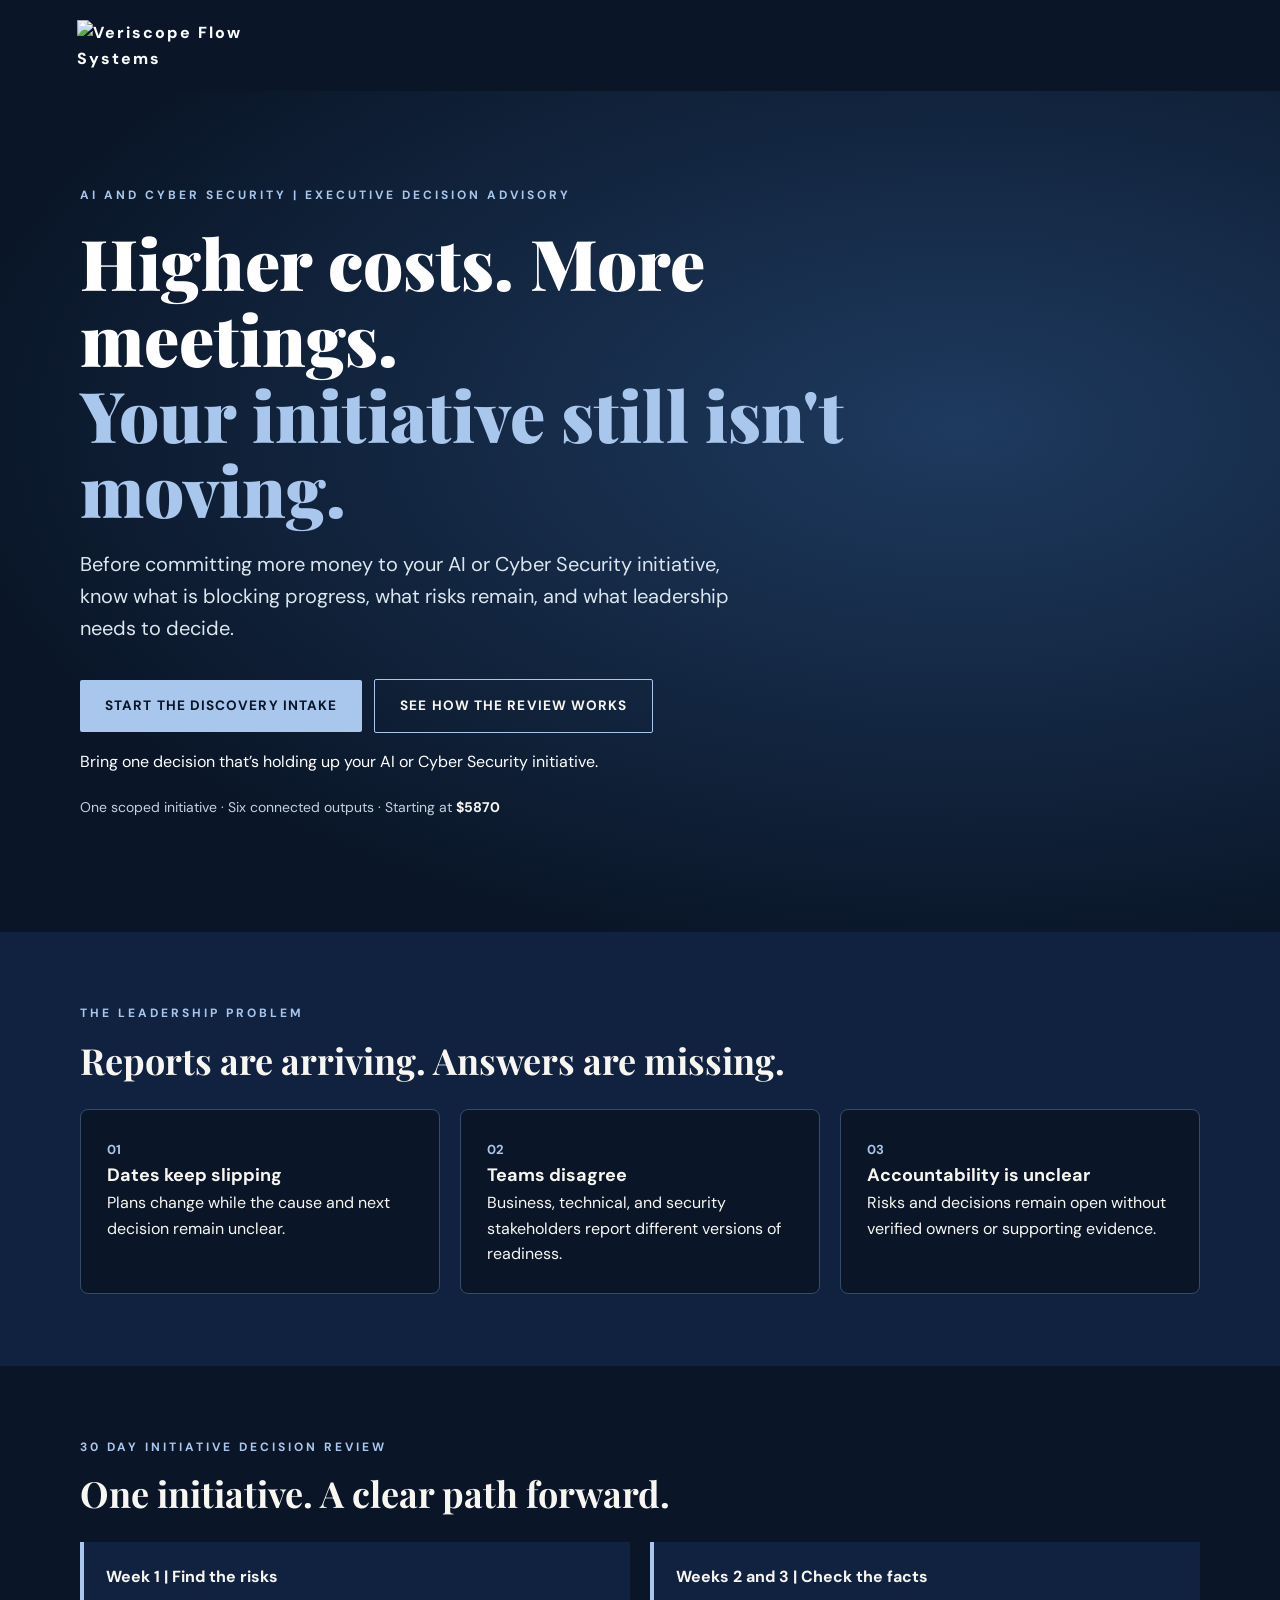
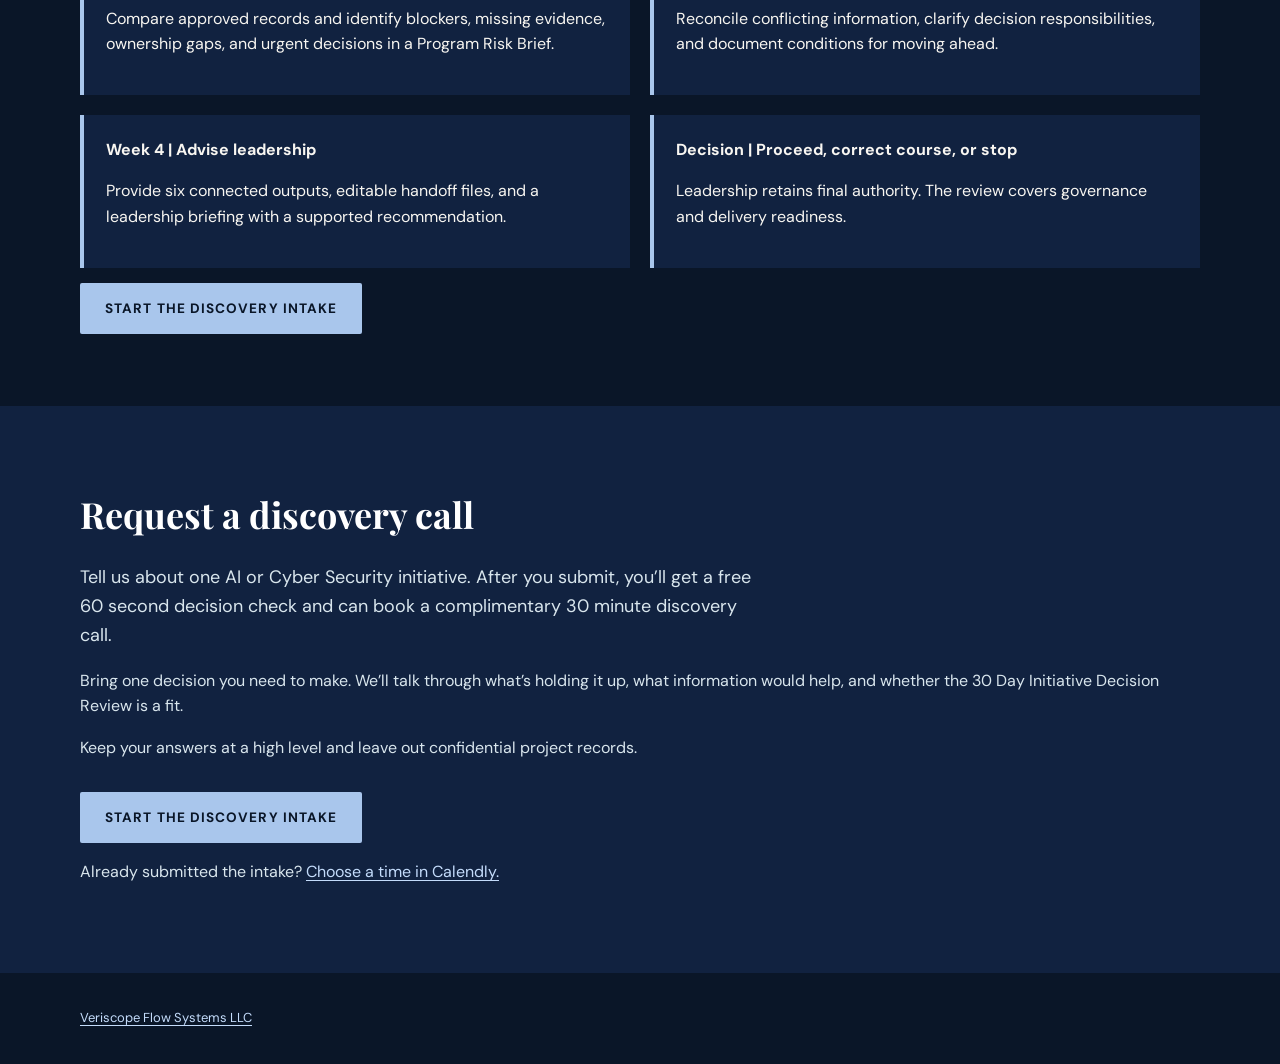
==== discovery/index.html @ 8c8700fa "Publish the Veriscope discovery funnel with live intake and booking links" ====
<!doctype html><html lang="en"><meta charset="utf-8"><meta name="viewport" content="width=device-width,initial-scale=1"><title>30 Day Initiative Decision Review | Veriscope Flow Systems</title><link href="https://fonts.googleapis.com/css2?family=Playfair+Display:wght@400;700;900&amp;family=DM+Sans:wght@300;400;500;700&amp;display=swap" rel="stylesheet"><style>:root{--navy:#102d48;--gold:#bb9455;--silver:#dce4eb;--ink:#17344a}*{box-sizing:border-box}body{margin:0;background:#f5f7fa;color:var(--ink);font:16px/1.6 Arial,sans-serif}header{background:#0b2035;color:white;padding:20px 6%;display:flex;justify-content:space-between;align-items:center;gap:15px;flex-wrap:wrap}.brand{font-weight:800;letter-spacing:2px}.brand small{display:block;letter-spacing:4px;font-size:10px;color:#c8d2db}.pill{border:1px solid #7e92a3;border-radius:50px;padding:5px 15px;font-size:12px}.hero{background:linear-gradient(125deg,#0b2035,#1b4462);color:white;padding:95px 6% 100px}.wrap{max-width:1120px;margin:auto}.eyebrow{color:#dfba7c;text-transform:uppercase;letter-spacing:3px;font-size:12px;font-weight:bold}h1{font:700 clamp(38px,6vw,70px)/1.08 Georgia,serif;max-width:850px;margin:20px 0}h2{font:700 36px Georgia,serif;margin:12px 0 25px}p.lead{font-size:20px;max-width:690px;color:#dce6ef}.btn{display:inline-block;background:#d0a66a;color:#142d41;padding:15px 25px;border-radius:4px;font-weight:bold;text-decoration:none;margin-top:15px}.btn.secondary{background:transparent;color:white;border:1px solid #d0a66a;margin-left:12px}section{padding:72px 6%}.light{background:white}.grid{display:grid;grid-template-columns:repeat(3,1fr);gap:20px}.tile{background:white;padding:26px;border:1px solid #dce4eb;border-radius:8px}.tile b{display:block;font-size:18px}.num{color:#a0783c;font-weight:bold;font-size:13px}.band{background:#123650;color:white}.band p{color:#d9e6ed}.flow{display:flex;gap:8px;align-items:stretch;overflow-x:auto;padding:18px 0}.node{flex:1;min-width:140px;background:white;border:1px solid #cbd8e2;border-top:4px solid #bb9455;border-radius:6px;padding:18px;text-align:center;font-size:14px}.node strong{display:block;margin-bottom:6px}.arrow{align-self:center;color:#a0783c;font-size:24px}.fork{display:grid;grid-template-columns:1fr 1fr;gap:20px;margin-top:20px}.fork .tile{background:#f6f8fa}.steps{display:grid;grid-template-columns:repeat(2,1fr);gap:20px}.step{background:#f6f8fa;border-left:4px solid #bb9455;padding:22px}.footer{background:#0b2035;color:#c6d5e0;padding:35px 6%;font-size:13px}.note{font-size:13px;color:#667889}.preview{border:1px solid #cad7e0;border-radius:8px;overflow:hidden}.preview .top{background:#e8eef2;padding:12px 18px;font-size:13px}.preview .body{padding:28px;background:white}.field{border:1px solid #d5dfe7;padding:12px;margin:12px 0;color:#667889;border-radius:4px}.status{font-size:12px;background:#fff6e7;padding:8px 12px;display:inline-block;color:#705225;border-radius:4px}@media(max-width:750px){.grid,.steps,.fork{grid-template-columns:1fr}.hero{padding:65px 6%}.btn.secondary{margin-left:0}.flow{flex-direction:column}.arrow{transform:rotate(90deg)}.node{min-width:0}} 
:root{--navy:#0a1628;--gold:#a9c6ec;--silver:#c5d1df;--ink:#f8f6f1}
body{background:#0a1628;color:#f8f6f1;font-family:'DM Sans',sans-serif}
header,.footer{background:#0a1628}.hero{background:radial-gradient(ellipse at 75% 40%,#1e3a5f,#0a1628 75%)}
h1,h2{font-family:'Playfair Display',serif}h1{font-weight:900}.hero h1 span{color:#a9c6ec!important}
.eyebrow,.num,.arrow{color:#a9c6ec}.btn{background:#a9c6ec;color:#0a1628;border-radius:2px;font-size:.85rem;letter-spacing:.08em;text-transform:uppercase}.btn:hover{background:#c5d1df}.btn.secondary{border-color:#a9c6ec;color:#f8f6f1}
.light,.band{background:#112240}.tile,.step,.node,.fork .tile{background:#112240;border-color:#344c69;color:#f8f6f1}.light .tile,.light .node,.light .fork .tile{background:#0a1628}.step,.node{border-left-color:#a9c6ec;border-top-color:#a9c6ec}.note{color:#a9b9cc}.preview .note{color:#52677d}.status{background:#e4edf9;color:#17344a}.brand img{display:block;max-width:100%;height:auto}.preview .top{background:#c5d1df}

html{scroll-behavior:smooth}main{display:block}.cta-row{display:flex;align-items:center;gap:12px;flex-wrap:wrap}.cta-row .btn.secondary{margin-left:0}
.btn:focus-visible,a:focus-visible{outline:3px solid #fff;outline-offset:5px}
#qualification a:not(.btn),.footer a{color:#c4dcfb;text-underline-offset:3px}
#qualification .lead{font-size:18px}.offer-meta{font-size:14px;color:#c5d1df;margin-top:22px}
.price{white-space:nowrap;font-weight:700;color:#f8f6f1}
@media(prefers-reduced-motion:reduce){html{scroll-behavior:auto}}
.btn{min-height:44px}
@media(max-width:600px){.hero{padding:52px 6%}section{padding:48px 6%}.cta-row{align-items:stretch;flex-direction:column}.cta-row .btn{margin-top:0}.btn{text-align:center}}
</style>
<header><div class="brand"><img alt="Veriscope Flow Systems" src="https://veriscopeflowsystems.com/assets/Veriscope_Logo_White_Transparent.png" width="232"></div></header>
<main>
<div class="hero"><div class="wrap"><div class="eyebrow">AI and Cyber Security | Executive Decision Advisory</div><h1>Higher costs. More meetings.<br><span style="color:#dfba7c">Your initiative still isn't moving.</span></h1><p class="lead">Before committing more money to your AI or Cyber Security initiative, know what is blocking progress, what risks remain, and what leadership needs to decide.</p><div class="cta-row"><a class="btn" href="https://form.typeform.com/to/XWWmt9W0">Start the discovery intake</a><a class="btn secondary" href="#method">See How the Review Works</a></div><p>Bring one decision that’s holding up your AI or Cyber Security initiative.</p><p class="offer-meta">One scoped initiative · Six connected outputs · Starting at <span class="price">$5870</span></p></div></div>
<section class="light"><div class="wrap"><div class="eyebrow">The leadership problem</div><h2>Reports are arriving. Answers are missing.</h2><div class="grid"><div class="tile"><span class="num">01</span><b>Dates keep slipping</b>Plans change while the cause and next decision remain unclear.</div><div class="tile"><span class="num">02</span><b>Teams disagree</b>Business, technical, and security stakeholders report different versions of readiness.</div><div class="tile"><span class="num">03</span><b>Accountability is unclear</b>Risks and decisions remain open without verified owners or supporting evidence.</div></div></div></section>
<section id="method"><div class="wrap"><div class="eyebrow">30 Day Initiative Decision Review</div><h2>One initiative. A clear path forward.</h2><div class="steps"><div class="step"><b>Week 1 | Find the risks</b><p>Compare approved records and identify blockers, missing evidence, ownership gaps, and urgent decisions in a Program Risk Brief.</p></div><div class="step"><b>Weeks 2 and 3 | Check the facts</b><p>Reconcile conflicting information, clarify decision responsibilities, and document conditions for moving ahead.</p></div><div class="step"><b>Week 4 | Advise leadership</b><p>Provide six connected outputs, editable handoff files, and a leadership briefing with a supported recommendation.</p></div><div class="step"><b>Decision | Proceed, correct course, or stop</b><p>Leadership retains final authority. The review covers governance and delivery readiness.</p></div></div><a class="btn" href="https://form.typeform.com/to/XWWmt9W0">Start the discovery intake</a></div></section>

<section class="band" id="qualification">
  <div class="wrap">
    <h2>Request a discovery call</h2>
    <p class="lead">Tell us about one AI or Cyber Security initiative. After you submit, you’ll get a free 60 second decision check and can book a complimentary 30 minute discovery call.</p>
    <p>Bring one decision you need to make. We’ll talk through what’s holding it up, what information would help, and whether the 30 Day Initiative Decision Review is a fit.</p>
    <p>Keep your answers at a high level and leave out confidential project records.</p>
    <a class="btn" href="https://form.typeform.com/to/XWWmt9W0">Start the discovery intake</a>
    <p>Already submitted the intake? <a href="https://calendly.com/cfowler-itexec/30min">Choose a time in Calendly.</a></p>
  </div>
</section>
</main>
<footer class="footer">
  <div class="wrap"><a href="https://veriscopeflowsystems.com/">Veriscope Flow Systems LLC</a></div>
</footer>
</html>
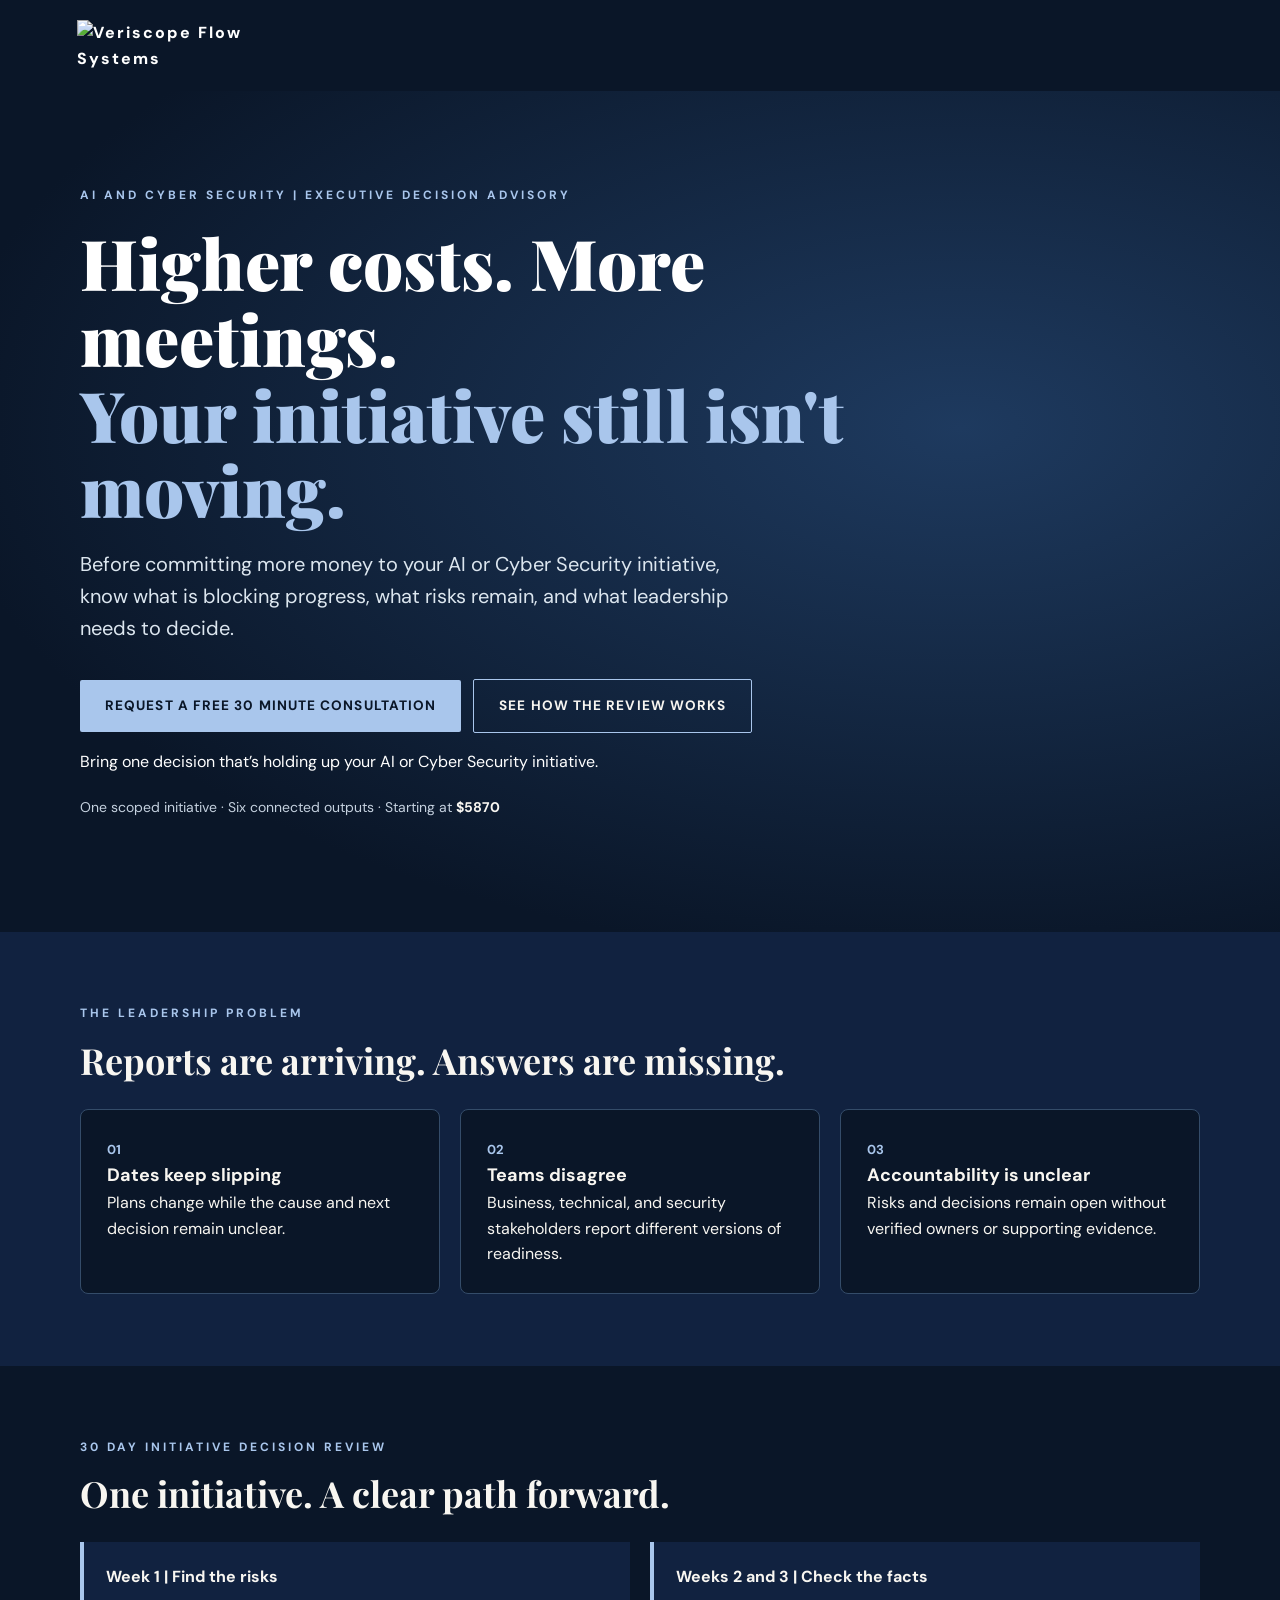
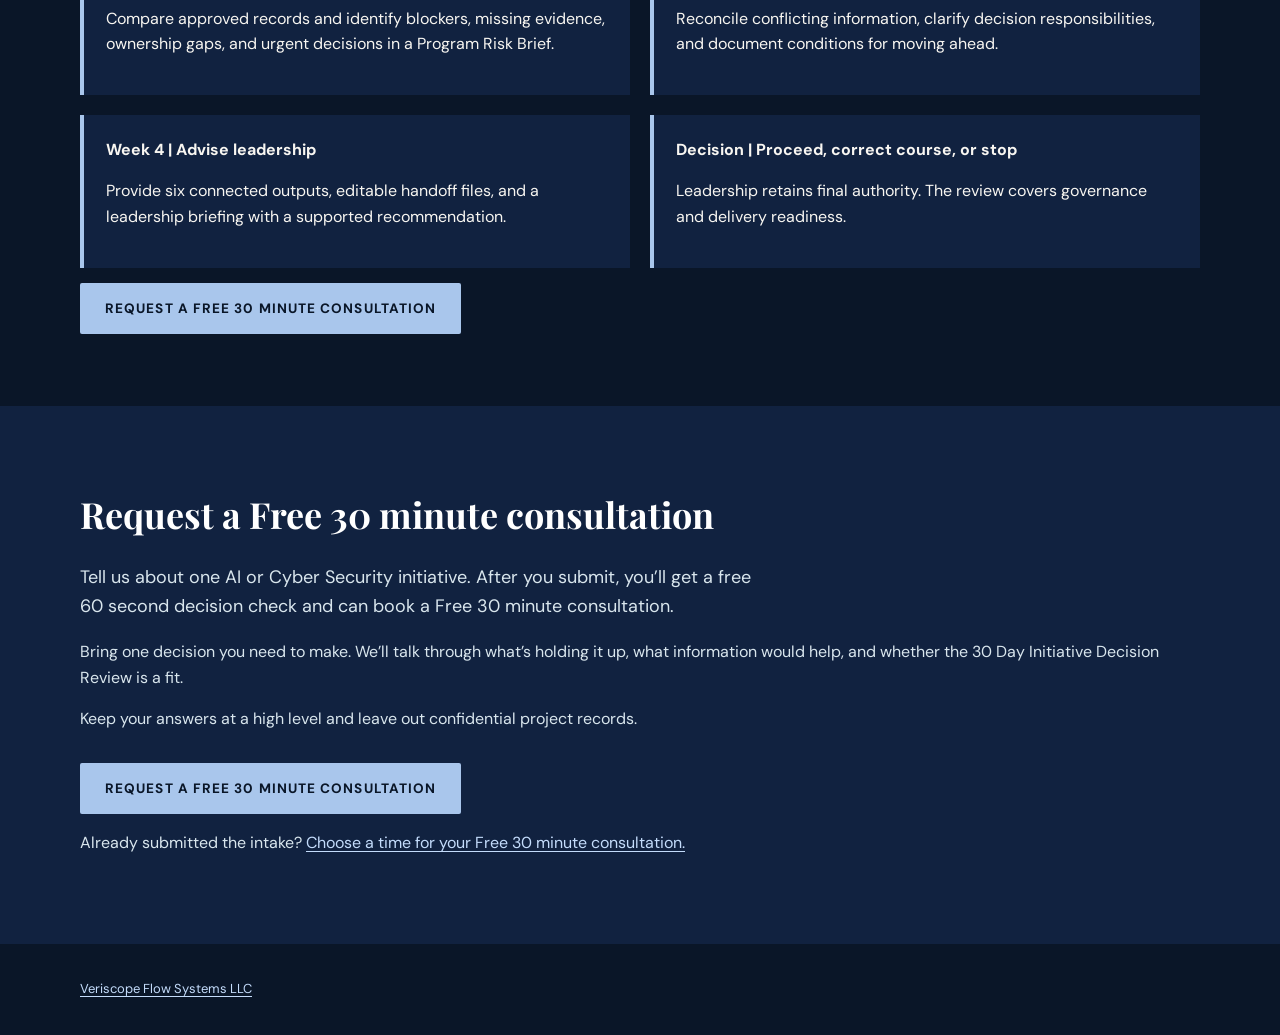
==== commit e8528ca2: "Label the introductory call as a Free 30 minute consultation" ====
--- a/discovery/index.html
+++ b/discovery/index.html
@@ -17,18 +17,18 @@
 </style>
 <header><div class="brand"><img alt="Veriscope Flow Systems" src="https://veriscopeflowsystems.com/assets/Veriscope_Logo_White_Transparent.png" width="232"></div></header>
 <main>
-<div class="hero"><div class="wrap"><div class="eyebrow">AI and Cyber Security | Executive Decision Advisory</div><h1>Higher costs. More meetings.<br><span style="color:#dfba7c">Your initiative still isn't moving.</span></h1><p class="lead">Before committing more money to your AI or Cyber Security initiative, know what is blocking progress, what risks remain, and what leadership needs to decide.</p><div class="cta-row"><a class="btn" href="https://form.typeform.com/to/XWWmt9W0">Start the discovery intake</a><a class="btn secondary" href="#method">See How the Review Works</a></div><p>Bring one decision that’s holding up your AI or Cyber Security initiative.</p><p class="offer-meta">One scoped initiative · Six connected outputs · Starting at <span class="price">$5870</span></p></div></div>
+<div class="hero"><div class="wrap"><div class="eyebrow">AI and Cyber Security | Executive Decision Advisory</div><h1>Higher costs. More meetings.<br><span style="color:#dfba7c">Your initiative still isn't moving.</span></h1><p class="lead">Before committing more money to your AI or Cyber Security initiative, know what is blocking progress, what risks remain, and what leadership needs to decide.</p><div class="cta-row"><a class="btn" href="https://form.typeform.com/to/XWWmt9W0">Request a Free 30 minute consultation</a><a class="btn secondary" href="#method">See How the Review Works</a></div><p>Bring one decision that’s holding up your AI or Cyber Security initiative.</p><p class="offer-meta">One scoped initiative · Six connected outputs · Starting at <span class="price">$5870</span></p></div></div>
 <section class="light"><div class="wrap"><div class="eyebrow">The leadership problem</div><h2>Reports are arriving. Answers are missing.</h2><div class="grid"><div class="tile"><span class="num">01</span><b>Dates keep slipping</b>Plans change while the cause and next decision remain unclear.</div><div class="tile"><span class="num">02</span><b>Teams disagree</b>Business, technical, and security stakeholders report different versions of readiness.</div><div class="tile"><span class="num">03</span><b>Accountability is unclear</b>Risks and decisions remain open without verified owners or supporting evidence.</div></div></div></section>
-<section id="method"><div class="wrap"><div class="eyebrow">30 Day Initiative Decision Review</div><h2>One initiative. A clear path forward.</h2><div class="steps"><div class="step"><b>Week 1 | Find the risks</b><p>Compare approved records and identify blockers, missing evidence, ownership gaps, and urgent decisions in a Program Risk Brief.</p></div><div class="step"><b>Weeks 2 and 3 | Check the facts</b><p>Reconcile conflicting information, clarify decision responsibilities, and document conditions for moving ahead.</p></div><div class="step"><b>Week 4 | Advise leadership</b><p>Provide six connected outputs, editable handoff files, and a leadership briefing with a supported recommendation.</p></div><div class="step"><b>Decision | Proceed, correct course, or stop</b><p>Leadership retains final authority. The review covers governance and delivery readiness.</p></div></div><a class="btn" href="https://form.typeform.com/to/XWWmt9W0">Start the discovery intake</a></div></section>
+<section id="method"><div class="wrap"><div class="eyebrow">30 Day Initiative Decision Review</div><h2>One initiative. A clear path forward.</h2><div class="steps"><div class="step"><b>Week 1 | Find the risks</b><p>Compare approved records and identify blockers, missing evidence, ownership gaps, and urgent decisions in a Program Risk Brief.</p></div><div class="step"><b>Weeks 2 and 3 | Check the facts</b><p>Reconcile conflicting information, clarify decision responsibilities, and document conditions for moving ahead.</p></div><div class="step"><b>Week 4 | Advise leadership</b><p>Provide six connected outputs, editable handoff files, and a leadership briefing with a supported recommendation.</p></div><div class="step"><b>Decision | Proceed, correct course, or stop</b><p>Leadership retains final authority. The review covers governance and delivery readiness.</p></div></div><a class="btn" href="https://form.typeform.com/to/XWWmt9W0">Request a Free 30 minute consultation</a></div></section>
 
 <section class="band" id="qualification">
   <div class="wrap">
-    <h2>Request a discovery call</h2>
-    <p class="lead">Tell us about one AI or Cyber Security initiative. After you submit, you’ll get a free 60 second decision check and can book a complimentary 30 minute discovery call.</p>
+    <h2>Request a Free 30 minute consultation</h2>
+    <p class="lead">Tell us about one AI or Cyber Security initiative. After you submit, you’ll get a free 60 second decision check and can book a Free 30 minute consultation.</p>
     <p>Bring one decision you need to make. We’ll talk through what’s holding it up, what information would help, and whether the 30 Day Initiative Decision Review is a fit.</p>
     <p>Keep your answers at a high level and leave out confidential project records.</p>
-    <a class="btn" href="https://form.typeform.com/to/XWWmt9W0">Start the discovery intake</a>
-    <p>Already submitted the intake? <a href="https://calendly.com/cfowler-itexec/30min">Choose a time in Calendly.</a></p>
+    <a class="btn" href="https://form.typeform.com/to/XWWmt9W0">Request a Free 30 minute consultation</a>
+    <p>Already submitted the intake? <a href="https://calendly.com/cfowler-itexec/30min">Choose a time for your Free 30 minute consultation.</a></p>
   </div>
 </section>
 </main>
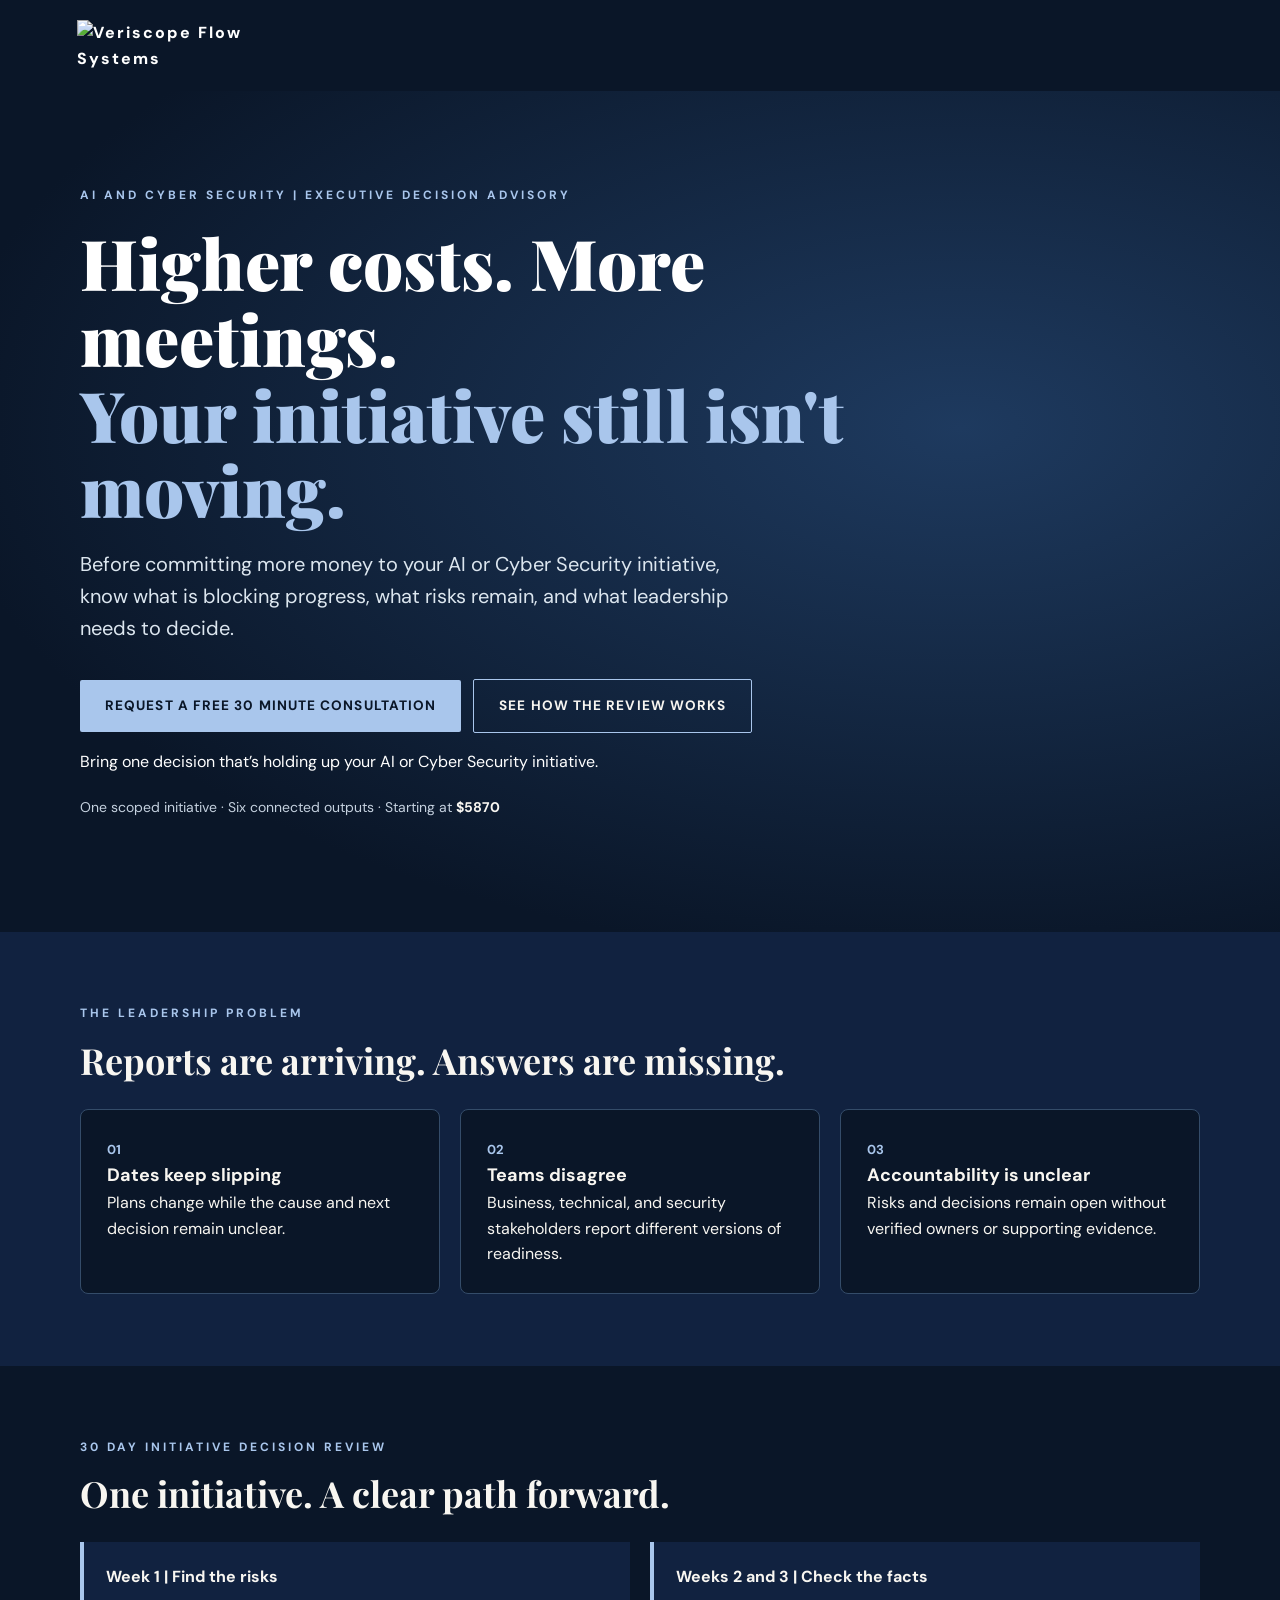
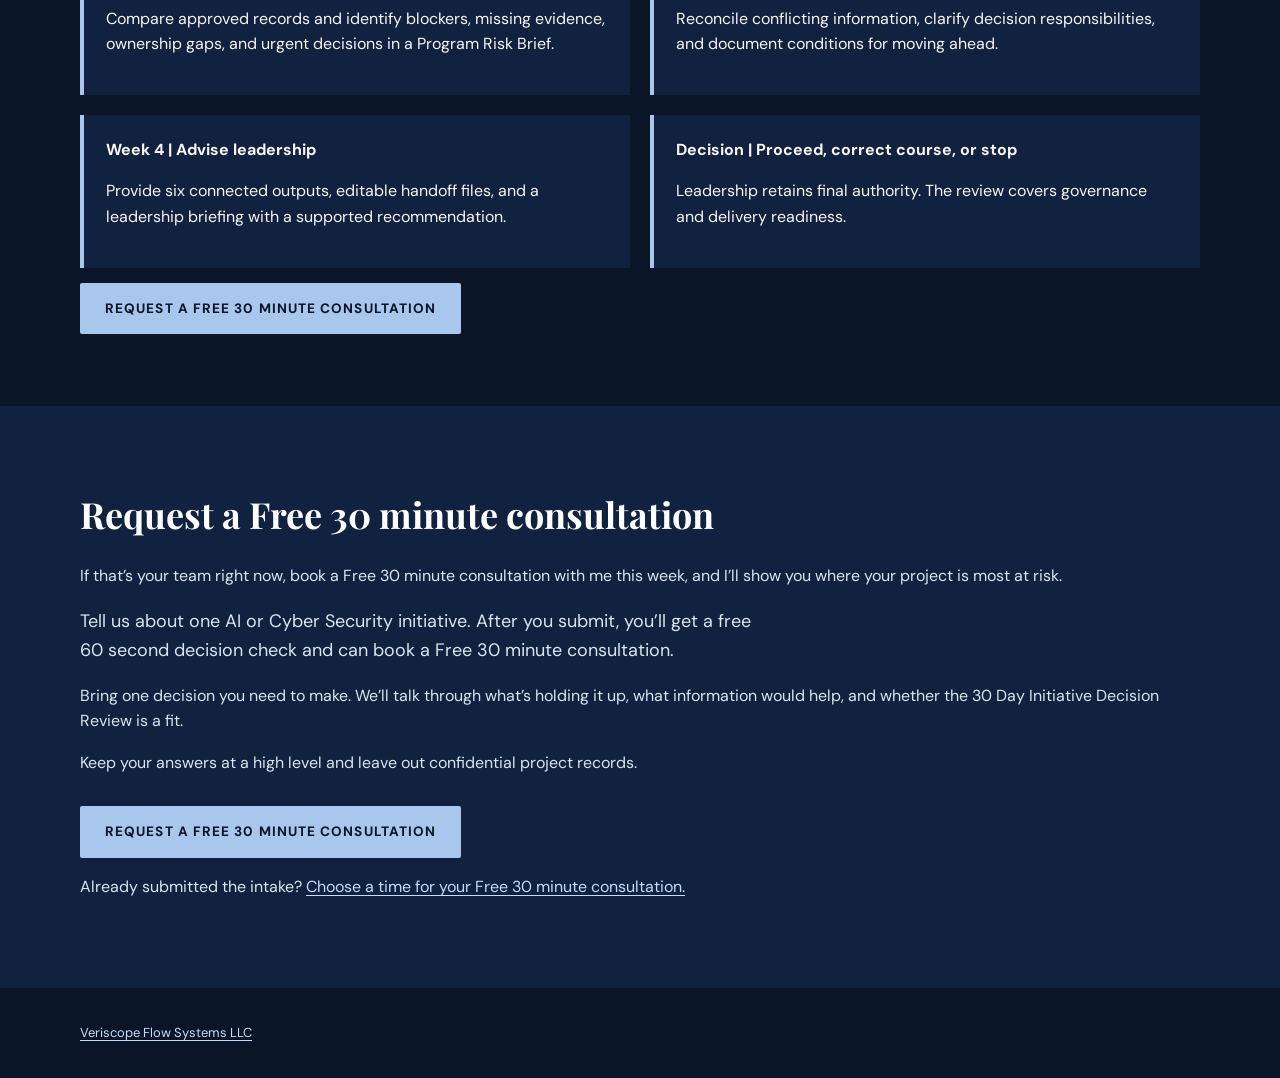
==== commit 90373541: "Use the approved consultation invitation on the discovery page" ====
--- a/discovery/index.html
+++ b/discovery/index.html
@@ -24,6 +24,7 @@
 <section class="band" id="qualification">
   <div class="wrap">
     <h2>Request a Free 30 minute consultation</h2>
+    <p>If that’s your team right now, book a Free 30 minute consultation with me this week, and I’ll show you where your project is most at risk.</p>
     <p class="lead">Tell us about one AI or Cyber Security initiative. After you submit, you’ll get a free 60 second decision check and can book a Free 30 minute consultation.</p>
     <p>Bring one decision you need to make. We’ll talk through what’s holding it up, what information would help, and whether the 30 Day Initiative Decision Review is a fit.</p>
     <p>Keep your answers at a high level and leave out confidential project records.</p>
